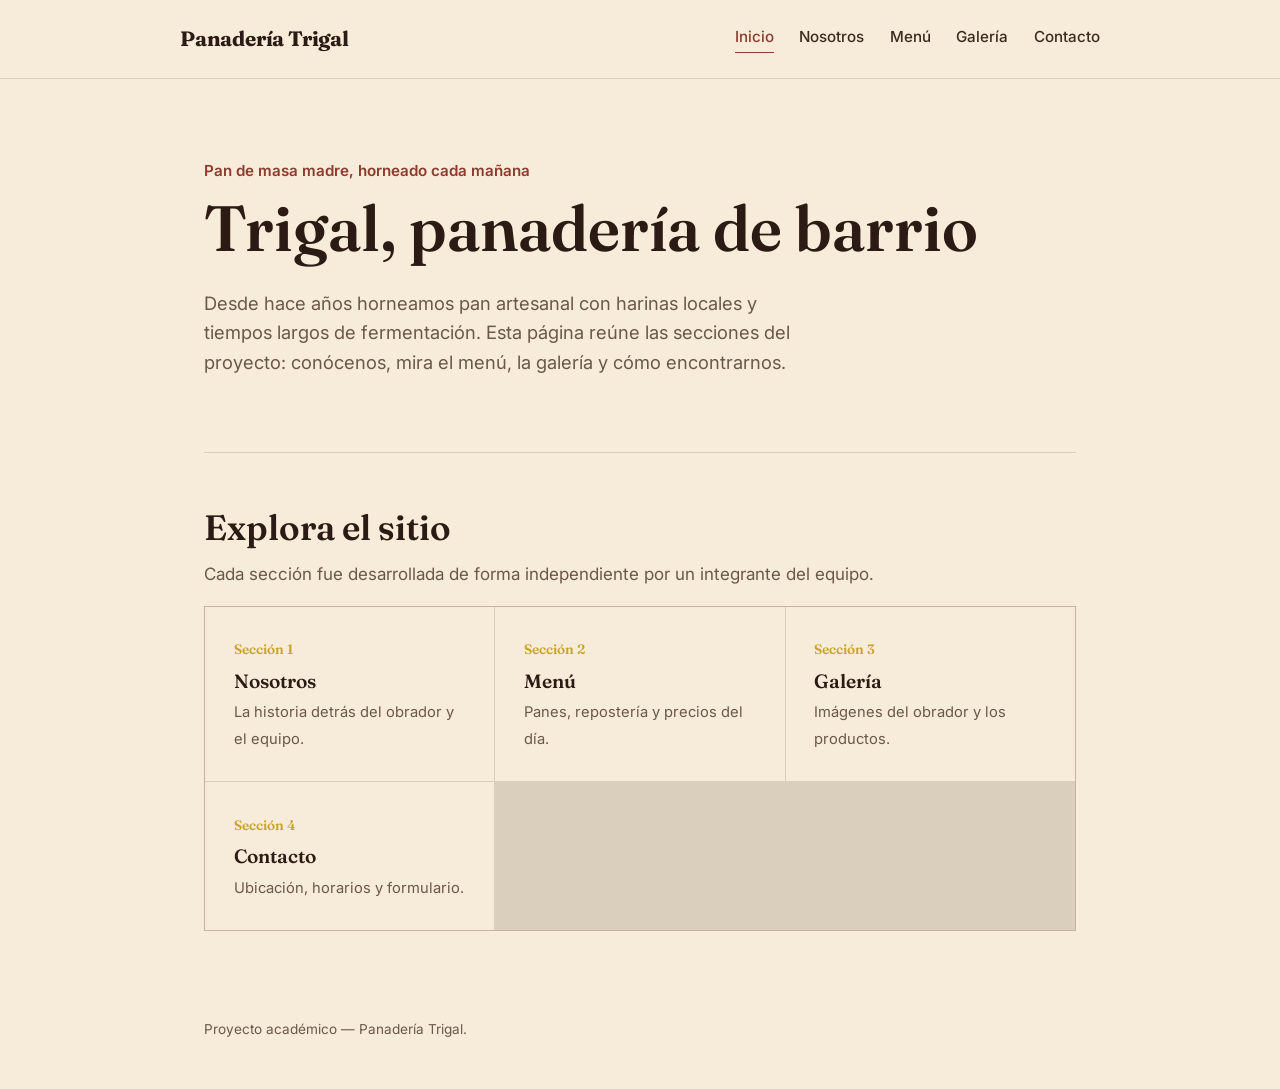
==== index.html @ 46087b4b "Estructura base del proyecto" ====
<!DOCTYPE html>
<html lang="es">
<head>
<meta charset="UTF-8">
<meta name="viewport" content="width=device-width, initial-scale=1.0">
<title>Panadería Trigal</title>
<link rel="stylesheet" href="css/styles.css">
</head>
<body>

<header class="site-header">
  <div class="nav-wrap">
    <a href="index.html" class="brand">Panadería Trigal</a>
    <nav class="site-nav">
      <a href="index.html" class="active">Inicio</a>
      <a href="seccion1/index.html">Nosotros</a>
      <a href="seccion2/index.html">Menú</a>
      <a href="seccion3/index.html">Galería</a>
      <a href="seccion4/index.html">Contacto</a>
    </nav>
  </div>
</header>

<main>

  <section class="hero">
    <p class="kicker">Pan de masa madre, horneado cada mañana</p>
    <h1>Trigal, panadería de barrio</h1>
    <p class="lead">Desde hace años horneamos pan artesanal con harinas locales y tiempos largos de fermentación. Esta página reúne las secciones del proyecto: conócenos, mira el menú, la galería y cómo encontrarnos.</p>
  </section>

  <section>
    <h2>Explora el sitio</h2>
    <p class="muted">Cada sección fue desarrollada de forma independiente por un integrante del equipo.</p>

    <div class="section-grid">
      <a class="section-card" href="seccion1/index.html">
        <span class="num">Sección 1</span>
        <h3>Nosotros</h3>
        <span class="desc">La historia detrás del obrador y el equipo.</span>
      </a>
      <a class="section-card" href="seccion2/index.html">
        <span class="num">Sección 2</span>
        <h3>Menú</h3>
        <span class="desc">Panes, repostería y precios del día.</span>
      </a>
      <a class="section-card" href="seccion3/index.html">
        <span class="num">Sección 3</span>
        <h3>Galería</h3>
        <span class="desc">Imágenes del obrador y los productos.</span>
      </a>
      <a class="section-card" href="seccion4/index.html">
        <span class="num">Sección 4</span>
        <h3>Contacto</h3>
        <span class="desc">Ubicación, horarios y formulario.</span>
      </a>
    </div>
  </section>

</main>

<footer class="site-footer">
  Proyecto académico — Panadería Trigal.
</footer>

</body>
</html>
---- css/styles.css ----
/* ============================================
   Panadería Trigal — Hoja de estilos compartida
   ============================================ */

@import url('https://fonts.googleapis.com/css2?family=Fraunces:opsz,wght@9..144,400;9..144,600;9..144,700&family=Inter:wght@400;500;600&display=swap');

:root{
  --espresso: #2B1B14;
  --flour: #F7ECD9;
  --mustard: #C9A227;
  --brick: #8C3B2E;
  --text: #3A2A20;
  --text-soft: #6B5847;
  --line: rgba(43,27,20,0.14);
  --radius: 4px;
  --max-width: 920px;
}

*{ box-sizing: border-box; }

html{ scroll-behavior: smooth; }

body{
  margin: 0;
  background: var(--flour);
  color: var(--text);
  font-family: 'Inter', system-ui, sans-serif;
  font-size: 17px;
  line-height: 1.6;
  -webkit-font-smoothing: antialiased;
}

h1, h2, h3{
  font-family: 'Fraunces', Georgia, serif;
  color: var(--espresso);
  line-height: 1.1;
  margin: 0 0 0.4em;
}

h1{ font-size: clamp(2.4rem, 6vw, 4rem); font-weight: 600; }
h2{ font-size: clamp(1.6rem, 4vw, 2.2rem); font-weight: 600; }
h3{ font-size: 1.2rem; font-weight: 600; }

p{ margin: 0 0 1em; color: var(--text); max-width: 68ch; }
.muted{ color: var(--text-soft); }

a{ color: var(--brick); }

/* --- Header / navegación --- */
header.site-header{
  border-bottom: 1px solid var(--line);
  padding: 1.4rem 1.5rem;
}

.nav-wrap{
  max-width: var(--max-width);
  margin: 0 auto;
  display: flex;
  align-items: center;
  justify-content: space-between;
  flex-wrap: wrap;
  gap: 0.8rem;
}

.brand{
  font-family: 'Fraunces', serif;
  font-weight: 700;
  font-size: 1.3rem;
  color: var(--espresso);
  text-decoration: none;
  letter-spacing: -0.01em;
}

nav.site-nav{
  display: flex;
  gap: 1.6rem;
  flex-wrap: wrap;
}

nav.site-nav a{
  text-decoration: none;
  color: var(--text);
  font-size: 0.95rem;
  font-weight: 500;
  padding-bottom: 2px;
  border-bottom: 1px solid transparent;
  transition: border-color 0.15s ease, color 0.15s ease;
}

nav.site-nav a:hover,
nav.site-nav a.active{
  color: var(--brick);
  border-bottom-color: var(--brick);
}

/* --- Contenedor general --- */
main{
  max-width: var(--max-width);
  margin: 0 auto;
  padding: 0 1.5rem;
}

/* --- Hero (solo index) --- */
.hero{
  padding: 5rem 0 3.5rem;
  border-bottom: 1px solid var(--line);
}

.hero .kicker{
  color: var(--brick);
  font-weight: 600;
  font-size: 0.95rem;
  margin-bottom: 0.6rem;
}

.hero p.lead{
  font-size: 1.15rem;
  color: var(--text-soft);
  max-width: 52ch;
}

/* --- Secciones de contenido --- */
section{
  padding: 3.5rem 0;
  border-bottom: 1px solid var(--line);
}

section:last-of-type{ border-bottom: none; }

/* --- Tarjetas de enlace a secciones (index) --- */
.section-grid{
  display: grid;
  grid-template-columns: repeat(auto-fit, minmax(220px, 1fr));
  gap: 1px;
  background: var(--line);
  border: 1px solid var(--line);
  margin-top: 1rem;
}

.section-card{
  background: var(--flour);
  padding: 1.8rem;
  text-decoration: none;
  display: block;
  transition: background 0.15s ease;
}

.section-card:hover{ background: #f0e4cb; }

.section-card .num{
  font-family: 'Fraunces', serif;
  font-size: 0.85rem;
  color: var(--mustard);
  font-weight: 600;
}

.section-card h3{ margin: 0.5rem 0 0.4rem; color: var(--espresso); }
.section-card span.desc{ color: var(--text-soft); font-size: 0.92rem; }

/* --- Botón volver --- */
.volver{
  display: inline-flex;
  align-items: center;
  gap: 0.4rem;
  text-decoration: none;
  color: var(--espresso);
  background: transparent;
  border: 1px solid var(--espresso);
  padding: 0.55rem 1.1rem;
  border-radius: var(--radius);
  font-size: 0.9rem;
  font-weight: 500;
  transition: background 0.15s ease, color 0.15s ease;
}

.volver:hover{
  background: var(--espresso);
  color: var(--flour);
}

.volver-wrap{
  padding: 2.5rem 0 1rem;
}

/* --- Listas de producto / horarios --- */
.item-list{
  list-style: none;
  margin: 0;
  padding: 0;
}

.item-list li{
  display: flex;
  justify-content: space-between;
  gap: 1rem;
  padding: 0.9rem 0;
  border-bottom: 1px solid var(--line);
}

.item-list li:last-child{ border-bottom: none; }

.item-list .item-price{
  color: var(--brick);
  font-weight: 600;
  white-space: nowrap;
}

/* --- Galería --- */
.gallery-grid{
  display: grid;
  grid-template-columns: repeat(auto-fit, minmax(160px, 1fr));
  gap: 0.9rem;
  margin-top: 1rem;
}

.gallery-grid .ph{
  aspect-ratio: 4/3;
  background: linear-gradient(135deg, #e8d6ae, #d8bd85);
  display: flex;
  align-items: center;
  justify-content: center;
  color: var(--espresso);
  font-family: 'Fraunces', serif;
  font-size: 0.85rem;
  border-radius: var(--radius);
}

/* --- Formulario de contacto --- */
form.contact-form{
  display: flex;
  flex-direction: column;
  gap: 1rem;
  max-width: 480px;
  margin-top: 1rem;
}

form.contact-form label{
  font-size: 0.88rem;
  font-weight: 500;
  color: var(--text-soft);
  display: flex;
  flex-direction: column;
  gap: 0.4rem;
}

form.contact-form input,
form.contact-form textarea{
  font-family: inherit;
  font-size: 0.95rem;
  padding: 0.65rem 0.8rem;
  border: 1px solid var(--line);
  border-radius: var(--radius);
  background: #fff;
  color: var(--text);
}

form.contact-form button{
  align-self: flex-start;
  background: var(--brick);
  color: var(--flour);
  border: none;
  padding: 0.7rem 1.4rem;
  border-radius: var(--radius);
  font-weight: 600;
  font-size: 0.95rem;
  cursor: pointer;
  transition: background 0.15s ease;
}

form.contact-form button:hover{ background: #712d22; }

/* --- Footer --- */
footer.site-footer{
  max-width: var(--max-width);
  margin: 0 auto;
  padding: 2rem 1.5rem 3rem;
  color: var(--text-soft);
  font-size: 0.85rem;
}

/* --- Responsive --- */
@media (max-width: 560px){
  .hero{ padding: 3rem 0 2rem; }
  section{ padding: 2.4rem 0; }
}
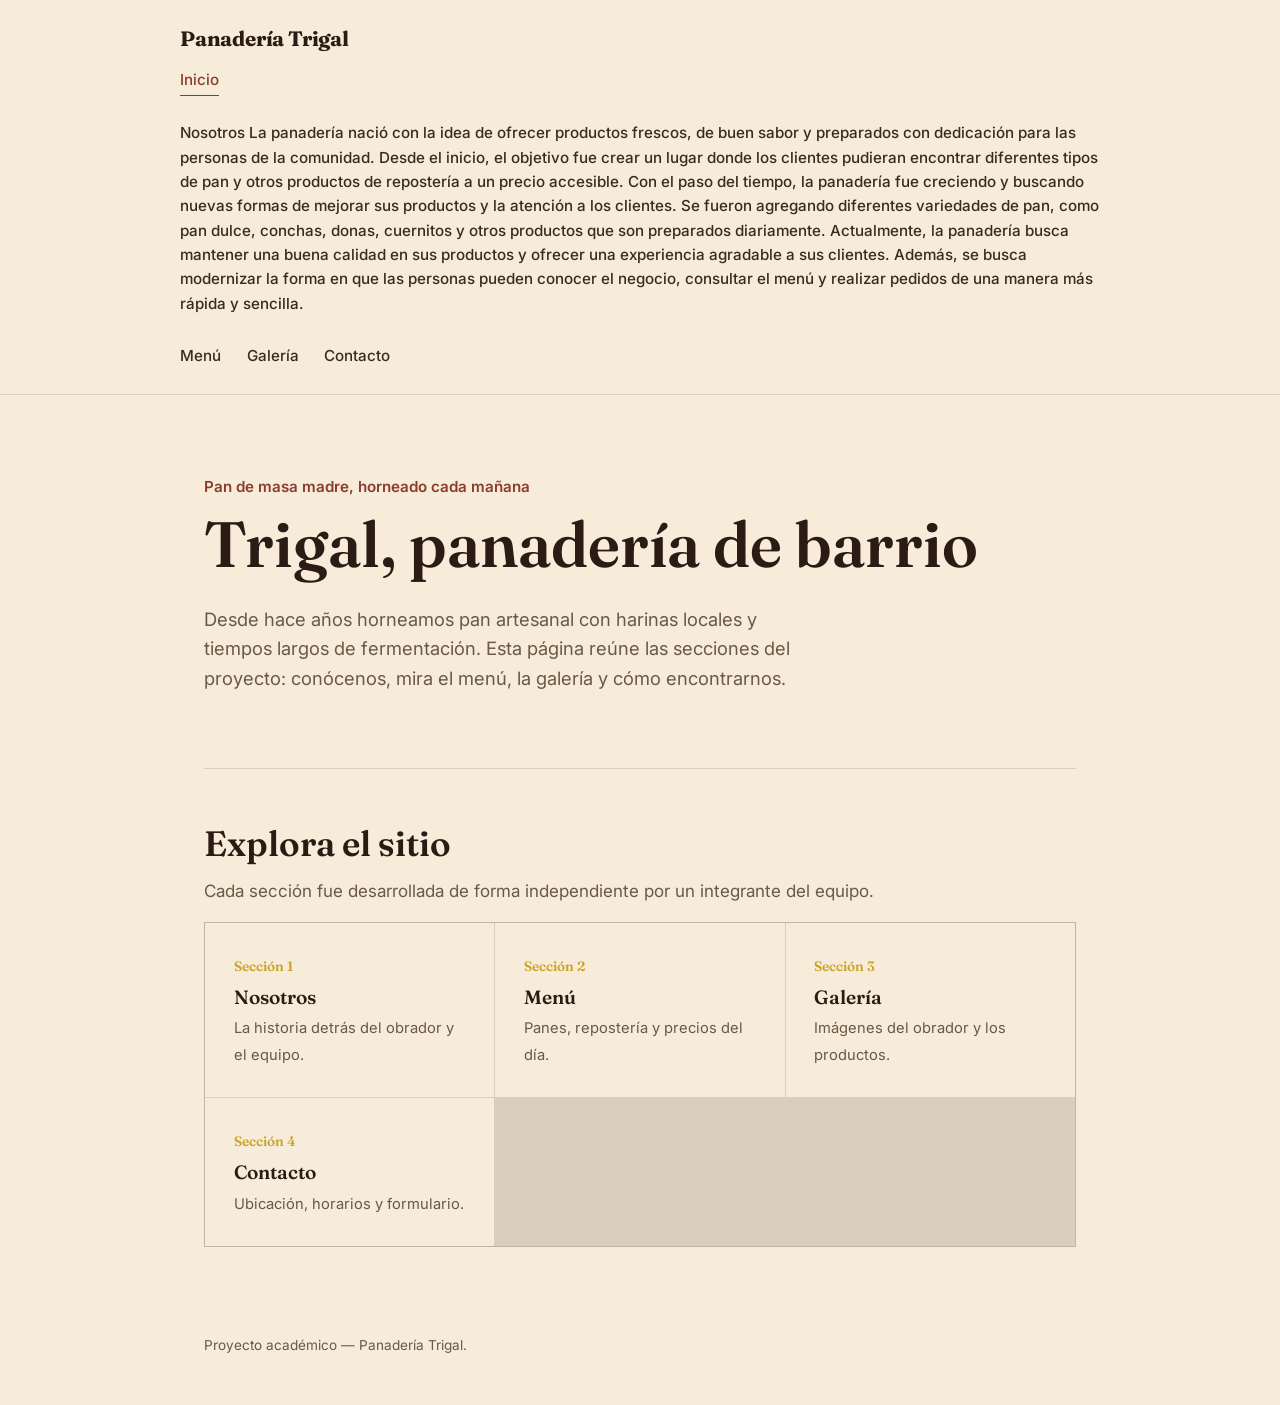
==== commit 980e6650: "Update bakery description in index.html Added a description of the bakery's history and offerings." ====
--- a/index.html
+++ b/index.html
@@ -1,3 +1,4 @@
+
 <!DOCTYPE html>
 <html lang="es">
 <head>
@@ -13,7 +14,18 @@
     <a href="index.html" class="brand">Panadería Trigal</a>
     <nav class="site-nav">
       <a href="index.html" class="active">Inicio</a>
-      <a href="seccion1/index.html">Nosotros</a>
+      <a href="seccion1/index.html">Nosotros
+
+        La panadería nació con la idea de ofrecer productos frescos, de buen sabor y preparados con dedicación 
+        para las personas de la comunidad. Desde el inicio, el objetivo fue crear un lugar donde los clientes pudieran
+         encontrar diferentes tipos de pan y otros productos de repostería a un precio accesible.
+Con el paso del tiempo, la panadería fue creciendo y buscando nuevas formas de mejorar sus productos y la atención
+ a los clientes. Se fueron agregando diferentes variedades de pan, como pan dulce, conchas, donas, cuernitos y otros 
+ productos que son preparados diariamente.
+Actualmente, la panadería busca mantener una buena calidad en sus productos y ofrecer una experiencia
+ agradable a sus clientes. Además, se busca modernizar la forma en que las personas pueden conocer el negocio, 
+ consultar el menú y realizar pedidos de una manera más rápida y sencilla.
+      </a>
       <a href="seccion2/index.html">Menú</a>
       <a href="seccion3/index.html">Galería</a>
       <a href="seccion4/index.html">Contacto</a>
